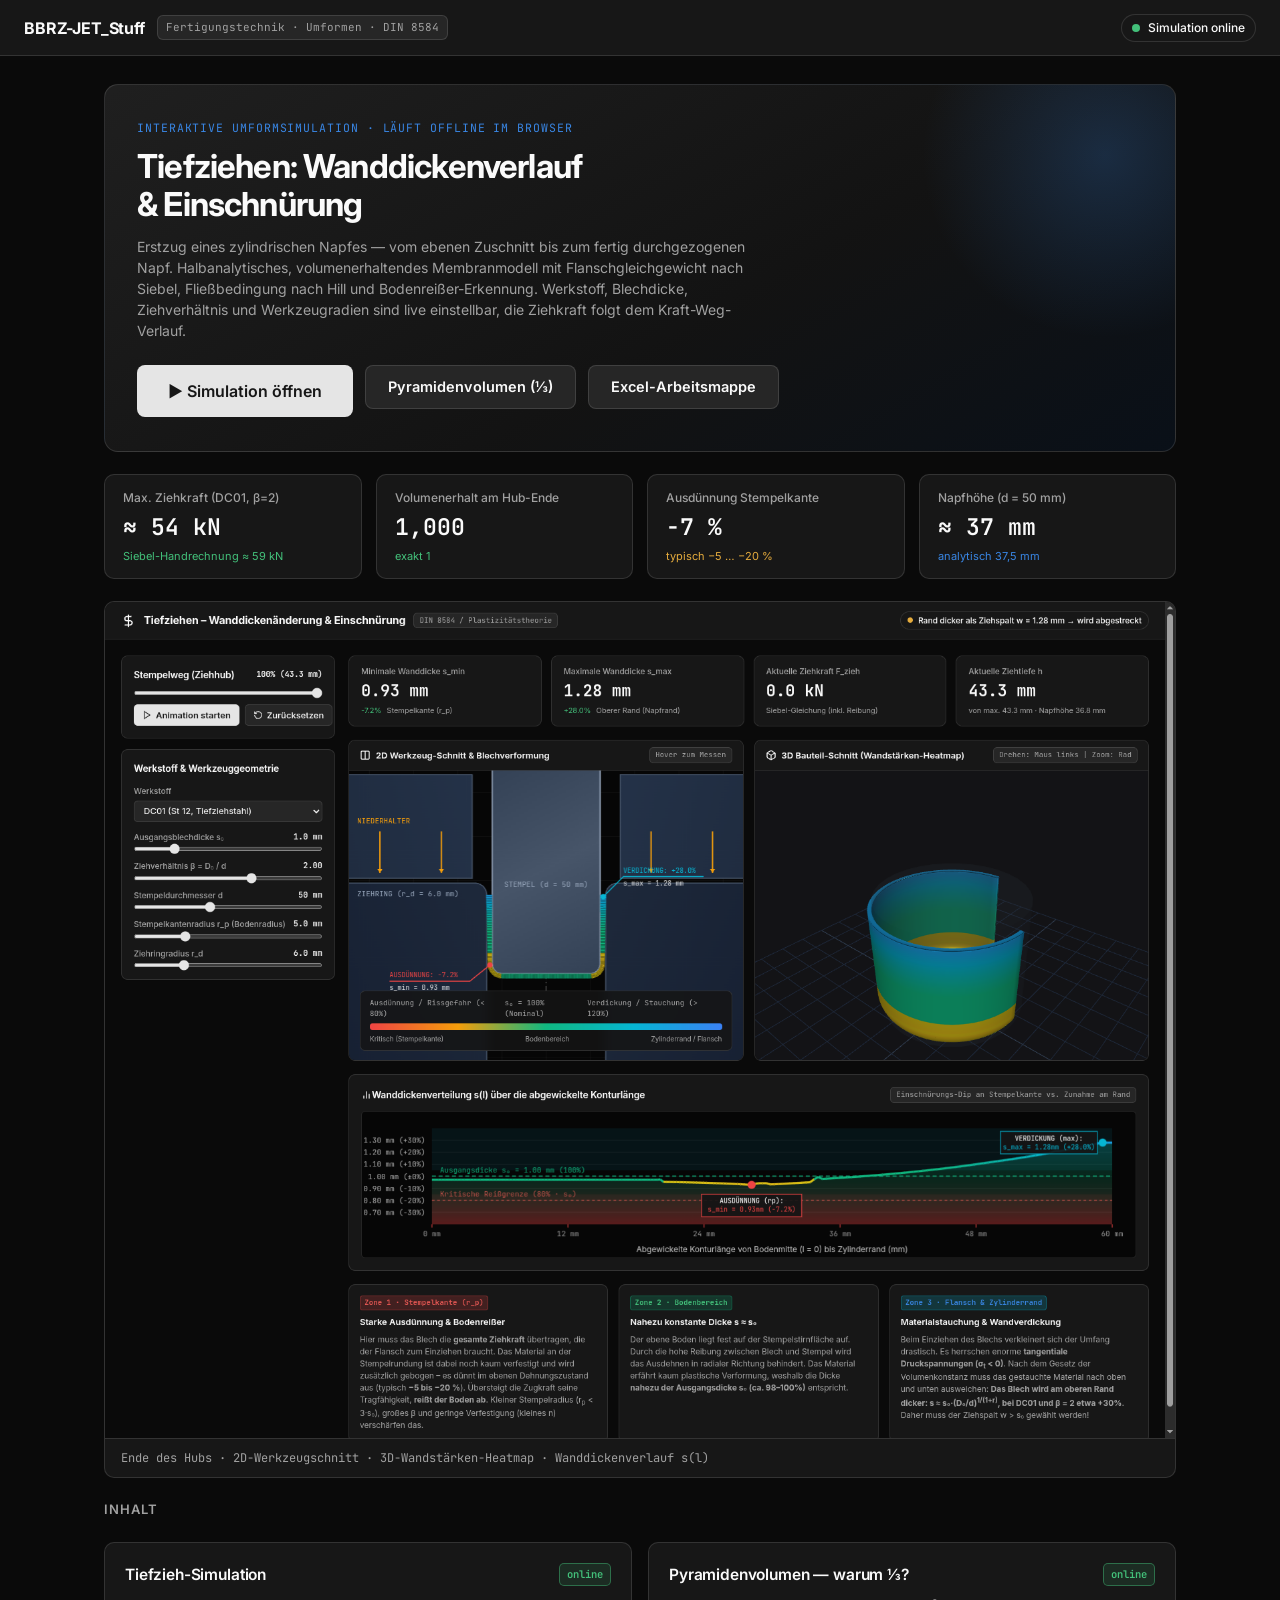
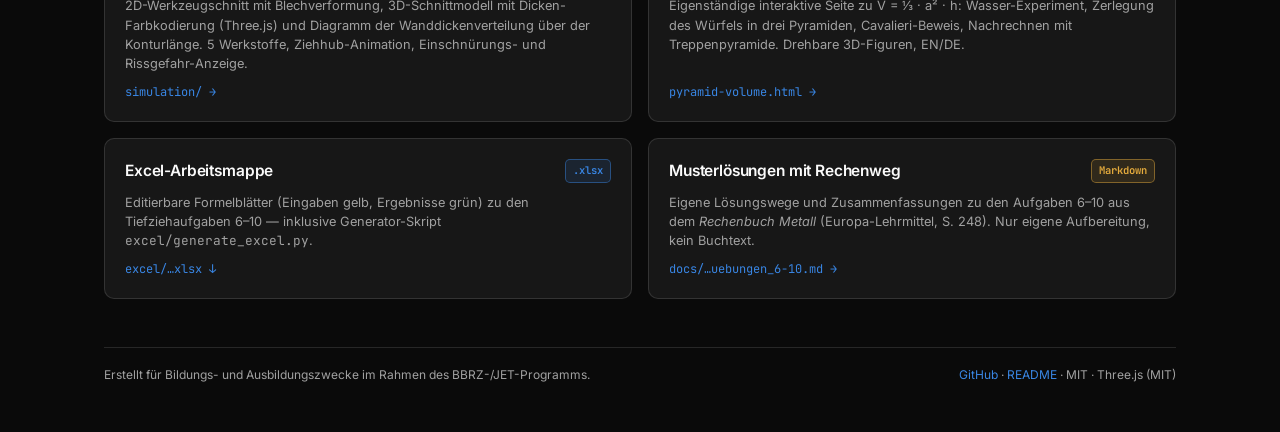
==== index.html @ 6616928a "Landing page (index.html): hero with simulation CTA, key model metrics, links to pyramid explainer, " ====
<!DOCTYPE html>
<html lang="de">
<head>
<meta charset="utf-8">
<meta name="viewport" content="width=device-width, initial-scale=1">
<title>BBRZ-JET_Stuff — Tiefziehen &amp; Umformen</title>
<meta name="description" content="Tiefzieh-Berechnungssuite und interaktive 2D/3D-Umformsimulation (DIN 8584) — Simulation, Excel-Arbeitsmappe, Musterlösungen, Pyramidenvolumen.">
<link rel="preconnect" href="https://fonts.googleapis.com">
<link rel="preconnect" href="https://fonts.gstatic.com" crossorigin>
<link href="https://fonts.googleapis.com/css2?family=Inter:wght@400;500;600;700&family=JetBrains+Mono:wght@400;500;600&display=swap" rel="stylesheet">
<style>
  :root {
    --background: oklch(0.145 0 0);
    --card: oklch(0.205 0 0);
    --card-hi: oklch(0.24 0 0);
    --muted: oklch(0.269 0 0);
    --border: oklch(1 0 0 / 12%);
    --foreground: oklch(0.985 0 0);
    --muted-foreground: oklch(0.708 0 0);
    --primary: oklch(0.922 0 0);
    --primary-foreground: oklch(0.205 0 0);
    --good: oklch(0.72 0.15 155);
    --warn: oklch(0.78 0.14 80);
    --crit: oklch(0.65 0.18 25);
    --info: oklch(0.62 0.16 255);
    --radius: 10px;
    --font-sans: 'Inter', -apple-system, BlinkMacSystemFont, 'Segoe UI', Roboto, sans-serif;
    --font-mono: 'JetBrains Mono', ui-monospace, SFMono-Regular, Menlo, Monaco, Consolas, monospace;
  }
  * { box-sizing: border-box; margin: 0; padding: 0; }
  body {
    background-color: var(--background); color: var(--foreground);
    font-family: var(--font-sans); font-size: 14px; line-height: 1.5;
    min-height: 100vh; overflow-x: hidden; -webkit-font-smoothing: antialiased;
  }
  a { color: inherit; text-decoration: none; }

  header {
    height: 56px; padding: 0 24px; border-bottom: 1px solid var(--border);
    display: flex; align-items: center; justify-content: space-between;
    background-color: var(--card); position: sticky; top: 0; z-index: 50;
  }
  .header-title { display: flex; align-items: center; gap: 12px; }
  header h1 { font-size: 16px; font-weight: 700; letter-spacing: -0.01em; }
  .badge-topic {
    display: inline-flex; align-items: center; gap: 6px; font-size: 11px;
    font-family: var(--font-mono); padding: 3px 8px; border-radius: 6px;
    background-color: var(--muted); border: 1px solid var(--border); color: var(--muted-foreground);
  }
  .status-pill {
    display: inline-flex; align-items: center; gap: 8px; font-size: 12px; font-weight: 500;
    padding: 4px 10px; border-radius: 9999px; border: 1px solid var(--border); background-color: var(--card);
  }
  .status-dot { width: 8px; height: 8px; border-radius: 50%; background-color: var(--good); }

  main { max-width: 1120px; margin: 0 auto; padding: 28px 24px 48px; display: flex; flex-direction: column; gap: 22px; }

  .hero {
    background: linear-gradient(150deg, oklch(0.24 0 0) 0%, oklch(0.185 0 0) 60%, oklch(0.17 0.02 255) 100%);
    border: 1px solid var(--border); border-radius: 14px; padding: 34px 32px; position: relative; overflow: hidden;
  }
  .hero::after {
    content: ""; position: absolute; right: -120px; top: -120px; width: 380px; height: 380px;
    background: radial-gradient(circle, oklch(0.62 0.16 255 / 22%), transparent 68%); pointer-events: none;
  }
  .hero-kicker { font-family: var(--font-mono); font-size: 11.5px; letter-spacing: .08em; text-transform: uppercase; color: var(--info); margin-bottom: 12px; }
  .hero h2 { font-size: 33px; font-weight: 700; letter-spacing: -0.025em; line-height: 1.15; max-width: 22ch; }
  .hero p { color: var(--muted-foreground); margin-top: 12px; max-width: 68ch; }
  .hero-actions { display: flex; flex-wrap: wrap; gap: 12px; margin-top: 24px; position: relative; z-index: 1; }
  .btn {
    display: inline-flex; align-items: center; justify-content: center; gap: 8px;
    height: 44px; padding: 0 22px; border-radius: 8px; font-size: 14.5px; font-weight: 600;
    border: 1px solid var(--border); background-color: var(--muted); color: var(--foreground);
    cursor: pointer; transition: all .15s ease;
  }
  .btn:hover { background-color: oklch(0.32 0 0); border-color: oklch(1 0 0 / 20%); }
  .btn.primary { background-color: var(--primary); color: var(--primary-foreground); border-color: transparent; font-size: 16px; height: 52px; padding: 0 30px; }
  .btn.primary:hover { background-color: oklch(0.99 0 0); transform: translateY(-1px); }
  .btn.ghost:hover { border-color: oklch(1 0 0 / 28%); }

  .facts { display: grid; grid-template-columns: repeat(4, 1fr); gap: 14px; }
  .metric-card { background-color: var(--card); border: 1px solid var(--border); border-radius: var(--radius); padding: 14px 18px; display: flex; flex-direction: column; gap: 3px; }
  .metric-label { font-size: 12px; font-weight: 500; color: var(--muted-foreground); }
  .metric-value { font-size: 23px; font-weight: 600; font-family: var(--font-mono); font-variant-numeric: tabular-nums; }
  .metric-sub { font-size: 11px; color: var(--muted-foreground); }
  .metric-sub.good { color: var(--good); }
  .metric-sub.info { color: var(--info); }
  .metric-sub.warn { color: var(--warn); }

  .preview { border: 1px solid var(--border); border-radius: var(--radius); overflow: hidden; background-color: var(--card); }
  .preview img { display: block; width: 100%; height: auto; }
  .preview-cap { padding: 10px 16px; font-size: 12px; color: var(--muted-foreground); border-top: 1px solid var(--border); font-family: var(--font-mono); }

  h3.section { font-size: 13px; font-weight: 600; text-transform: uppercase; letter-spacing: .07em; color: var(--muted-foreground); }
  .grid { display: grid; grid-template-columns: repeat(2, 1fr); gap: 16px; }
  .card {
    background-color: var(--card); border: 1px solid var(--border); border-radius: var(--radius);
    padding: 20px; display: flex; flex-direction: column; gap: 10px; transition: border-color .15s ease, transform .15s ease;
  }
  .card:hover { border-color: oklch(1 0 0 / 22%); transform: translateY(-2px); }
  .card-top { display: flex; align-items: center; justify-content: space-between; gap: 10px; }
  .card-title { font-size: 15.5px; font-weight: 600; letter-spacing: -0.01em; }
  .card-text { font-size: 12.8px; color: var(--muted-foreground); flex: 1; }
  .card-link { font-family: var(--font-mono); font-size: 12px; color: var(--info); }
  .tag { font-family: var(--font-mono); font-size: 10.5px; font-weight: 600; padding: 3px 7px; border-radius: 5px; border: 1px solid var(--border); background-color: var(--muted); color: var(--muted-foreground); white-space: nowrap; }
  .tag.live { color: var(--good); border-color: oklch(0.72 0.15 155 / 45%); background-color: oklch(0.72 0.15 155 / 12%); }
  .tag.file { color: var(--info); border-color: oklch(0.62 0.16 255 / 45%); background-color: oklch(0.62 0.16 255 / 12%); }
  .tag.read { color: var(--warn); border-color: oklch(0.78 0.14 80 / 45%); background-color: oklch(0.78 0.14 80 / 12%); }

  footer { border-top: 1px solid var(--border); margin-top: 26px; padding-top: 18px; display: flex; flex-wrap: wrap; gap: 10px; justify-content: space-between; font-size: 12px; color: var(--muted-foreground); }
  footer a { color: var(--info); }

  @media (max-width: 880px) {
    .facts { grid-template-columns: repeat(2, 1fr); }
    .grid { grid-template-columns: 1fr; }
    .hero { padding: 26px 20px; }
    .hero h2 { font-size: 26px; }
  }
  @media (max-width: 640px) {
    header { height: auto; padding: 10px 14px; flex-wrap: wrap; gap: 8px; }
    .badge-topic { display: none; }
    main { padding: 16px 12px 32px; gap: 16px; }
    .btn.primary { width: 100%; font-size: 15px; }
    .facts { grid-template-columns: 1fr 1fr; }
  }
</style>
</head>
<body>

<header>
  <div class="header-title">
    <h1>BBRZ-JET_Stuff</h1>
    <span class="badge-topic">Fertigungstechnik · Umformen · DIN 8584</span>
  </div>
  <span class="status-pill"><span class="status-dot"></span> Simulation online</span>
</header>

<main>

  <section class="hero">
    <div class="hero-kicker">Interaktive Umformsimulation · läuft offline im Browser</div>
    <h2>Tiefziehen: Wanddickenverlauf &amp; Einschnürung</h2>
    <p>
      Erstzug eines zylindrischen Napfes — vom ebenen Zuschnitt bis zum fertig durchgezogenen Napf.
      Halbanalytisches, volumenerhaltendes Membranmodell mit Flanschgleichgewicht nach Siebel,
      Fließbedingung nach Hill und Bodenreißer-Erkennung. Werkstoff, Blechdicke, Ziehverhältnis und
      Werkzeugradien sind live einstellbar, die Ziehkraft folgt dem Kraft-Weg-Verlauf.
    </p>
    <div class="hero-actions">
      <a class="btn primary" href="simulation/">▶ Simulation öffnen</a>
      <a class="btn ghost" href="pyramid-volume.html">Pyramidenvolumen (⅓)</a>
      <a class="btn ghost" href="excel/Tiefziehen_Berechnungen_Uebungen_6-10.xlsx" download>Excel-Arbeitsmappe</a>
    </div>
  </section>

  <section class="facts">
    <div class="metric-card">
      <span class="metric-label">Max. Ziehkraft (DC01, β=2)</span>
      <span class="metric-value">≈ 54 kN</span>
      <span class="metric-sub good">Siebel-Handrechnung ≈ 59 kN</span>
    </div>
    <div class="metric-card">
      <span class="metric-label">Volumenerhalt am Hub-Ende</span>
      <span class="metric-value">1,000</span>
      <span class="metric-sub good">exakt 1</span>
    </div>
    <div class="metric-card">
      <span class="metric-label">Ausdünnung Stempelkante</span>
      <span class="metric-value">−7 %</span>
      <span class="metric-sub warn">typisch −5 … −20 %</span>
    </div>
    <div class="metric-card">
      <span class="metric-label">Napfhöhe (d = 50 mm)</span>
      <span class="metric-value">≈ 37 mm</span>
      <span class="metric-sub info">analytisch 37,5 mm</span>
    </div>
  </section>

  <section class="preview">
    <img src="simulation/preview.png" alt="Tiefzieh-Simulation am Ende des Hubs: 2D-Werkzeugschnitt, 3D-Wandstärken-Heatmap und Wanddickenverlauf">
    <div class="preview-cap">Ende des Hubs · 2D-Werkzeugschnitt · 3D-Wandstärken-Heatmap · Wanddickenverlauf s(l)</div>
  </section>

  <h3 class="section">Inhalt</h3>
  <section class="grid">

    <a class="card" href="simulation/">
      <div class="card-top"><span class="card-title">Tiefzieh-Simulation</span><span class="tag live">online</span></div>
      <span class="card-text">
        2D-Werkzeugschnitt mit Blechverformung, 3D-Schnittmodell mit Dicken-Farbkodierung (Three.js) und
        Diagramm der Wanddickenverteilung über der Konturlänge. 5 Werkstoffe, Ziehhub-Animation,
        Einschnürungs- und Rissgefahr-Anzeige.
      </span>
      <span class="card-link">simulation/ →</span>
    </a>

    <a class="card" href="pyramid-volume.html">
      <div class="card-top"><span class="card-title">Pyramidenvolumen — warum ⅓?</span><span class="tag live">online</span></div>
      <span class="card-text">
        Eigenständige interaktive Seite zu V = ⅓ · a² · h: Wasser-Experiment, Zerlegung des Würfels in drei
        Pyramiden, Cavalieri-Beweis, Nachrechnen mit Treppenpyramide. Drehbare 3D-Figuren, EN/DE.
      </span>
      <span class="card-link">pyramid-volume.html →</span>
    </a>

    <a class="card" href="excel/Tiefziehen_Berechnungen_Uebungen_6-10.xlsx" download>
      <div class="card-top"><span class="card-title">Excel-Arbeitsmappe</span><span class="tag file">.xlsx</span></div>
      <span class="card-text">
        Editierbare Formelblätter (Eingaben gelb, Ergebnisse grün) zu den Tiefziehaufgaben 6–10 —
        inklusive Generator-Skript <span style="font-family:var(--font-mono)">excel/generate_excel.py</span>.
      </span>
      <span class="card-link">excel/…xlsx ↓</span>
    </a>

    <a class="card" href="docs/rechenbuch_metall_uebungen_6-10.md">
      <div class="card-top"><span class="card-title">Musterlösungen mit Rechenweg</span><span class="tag read">Markdown</span></div>
      <span class="card-text">
        Eigene Lösungswege und Zusammenfassungen zu den Aufgaben 6–10 aus dem <em>Rechenbuch Metall</em>
        (Europa-Lehrmittel, S. 248). Nur eigene Aufbereitung, kein Buchtext.
      </span>
      <span class="card-link">docs/…uebungen_6-10.md →</span>
    </a>

  </section>

  <footer>
    <span>Erstellt für Bildungs- und Ausbildungszwecke im Rahmen des BBRZ-/JET-Programms.</span>
    <span>
      <a href="https://github.com/Gleinkaa/BBRZ-JET_Stuff">GitHub</a> ·
      <a href="https://github.com/Gleinkaa/BBRZ-JET_Stuff#readme">README</a> ·
      MIT · Three.js (MIT)
    </span>
  </footer>

</main>

</body>
</html>
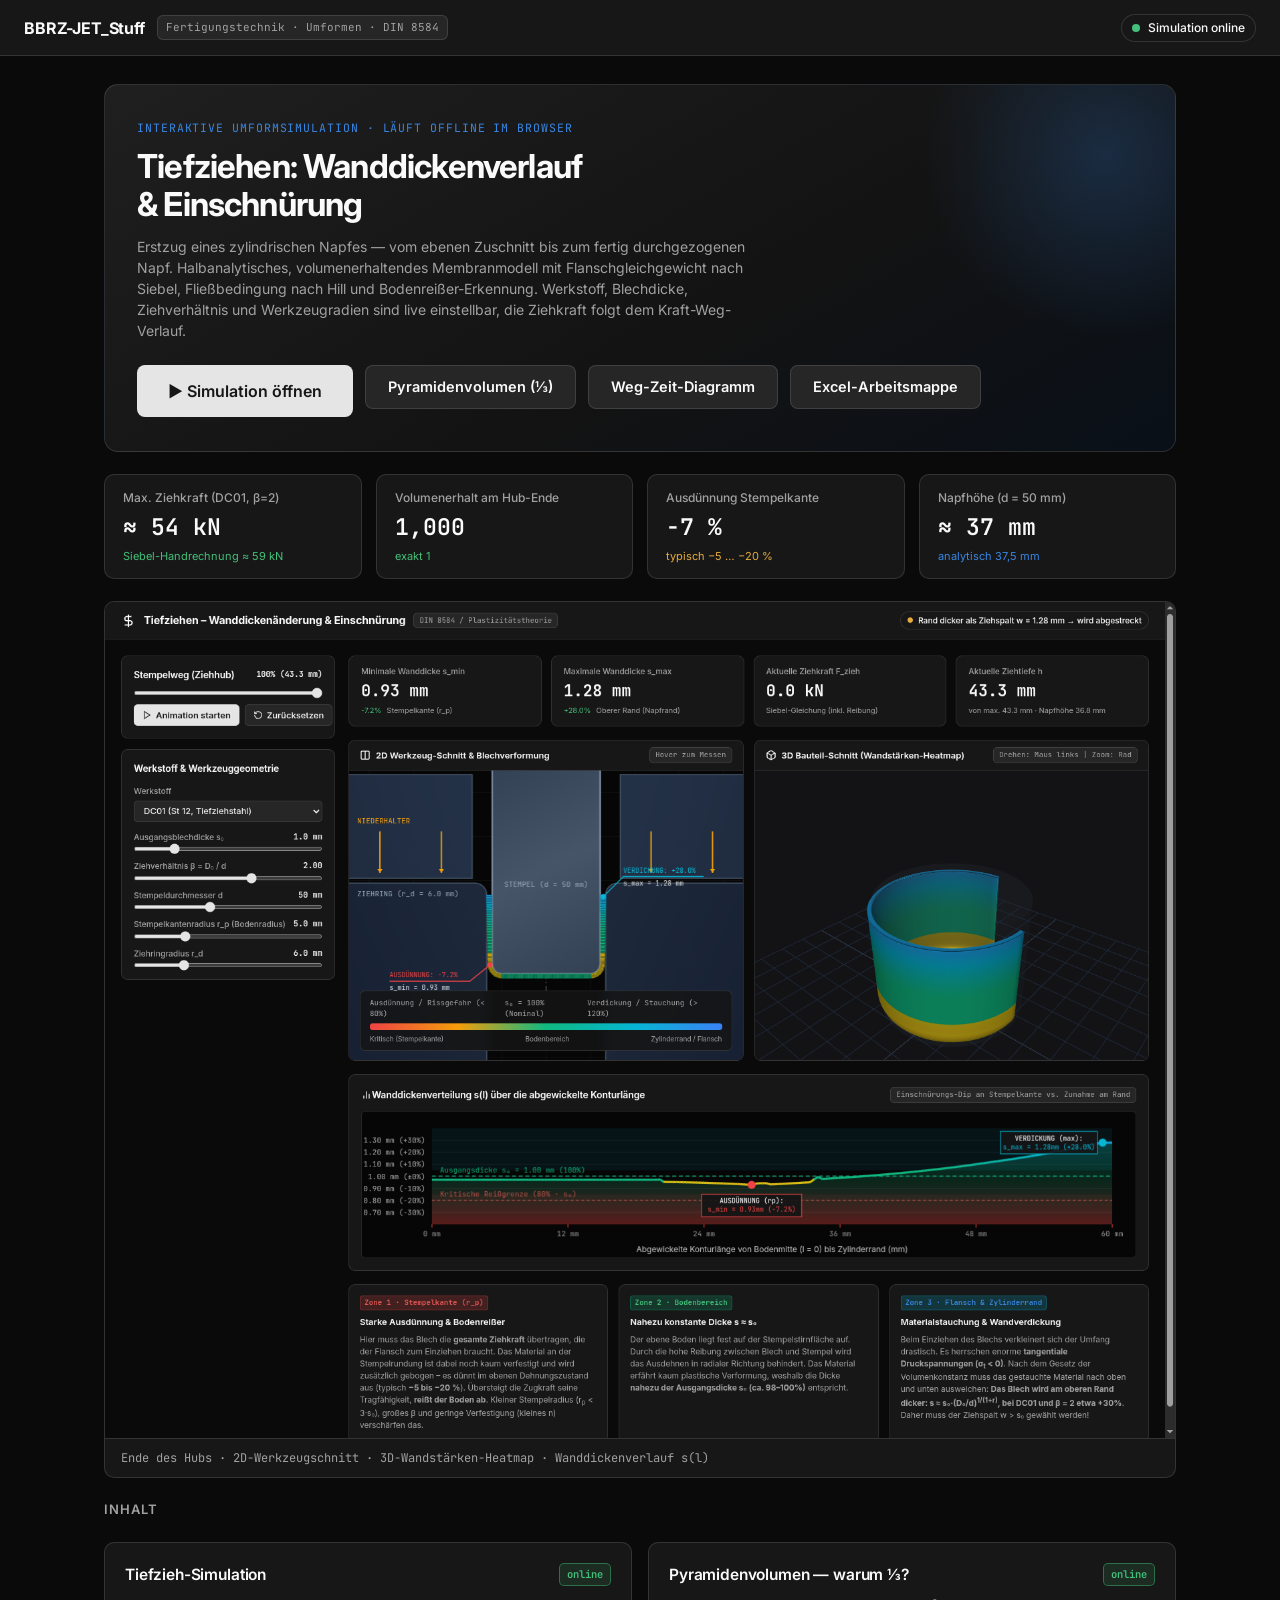
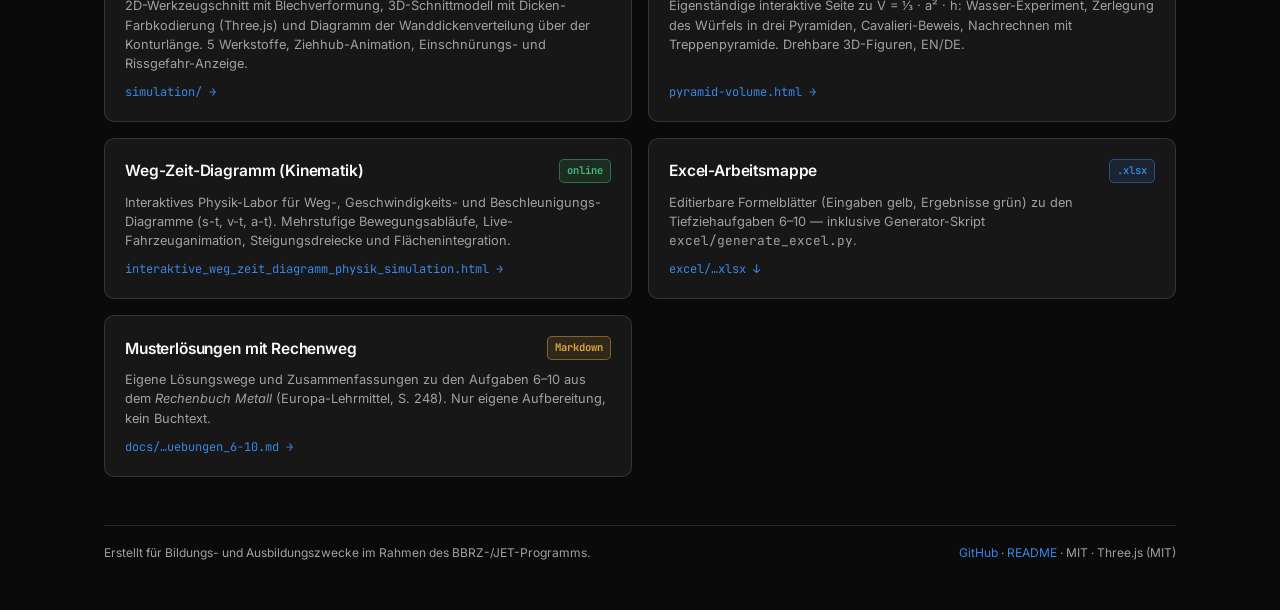
==== commit c8e9f803: "feat: add interactive Weg-Zeit-Diagramm (kinematics) simulation - Add interaktive_weg_zeit_diagramm_" ====
--- a/index.html
+++ b/index.html
@@ -149,6 +149,7 @@
     <div class="hero-actions">
       <a class="btn primary" href="simulation/">▶ Simulation öffnen</a>
       <a class="btn ghost" href="pyramid-volume.html">Pyramidenvolumen (⅓)</a>
+      <a class="btn ghost" href="interaktive_weg_zeit_diagramm_physik_simulation.html">Weg-Zeit-Diagramm</a>
       <a class="btn ghost" href="excel/Tiefziehen_Berechnungen_Uebungen_6-10.xlsx" download>Excel-Arbeitsmappe</a>
     </div>
   </section>
@@ -201,6 +202,15 @@
         Pyramiden, Cavalieri-Beweis, Nachrechnen mit Treppenpyramide. Drehbare 3D-Figuren, EN/DE.
       </span>
       <span class="card-link">pyramid-volume.html →</span>
+    </a>
+
+    <a class="card" href="interaktive_weg_zeit_diagramm_physik_simulation.html">
+      <div class="card-top"><span class="card-title">Weg-Zeit-Diagramm (Kinematik)</span><span class="tag live">online</span></div>
+      <span class="card-text">
+        Interaktives Physik-Labor für Weg-, Geschwindigkeits- und Beschleunigungs-Diagramme (s-t, v-t, a-t).
+        Mehrstufige Bewegungsabläufe, Live-Fahrzeuganimation, Steigungsdreiecke und Flächenintegration.
+      </span>
+      <span class="card-link">interaktive_weg_zeit_diagramm_physik_simulation.html →</span>
     </a>
 
     <a class="card" href="excel/Tiefziehen_Berechnungen_Uebungen_6-10.xlsx" download>
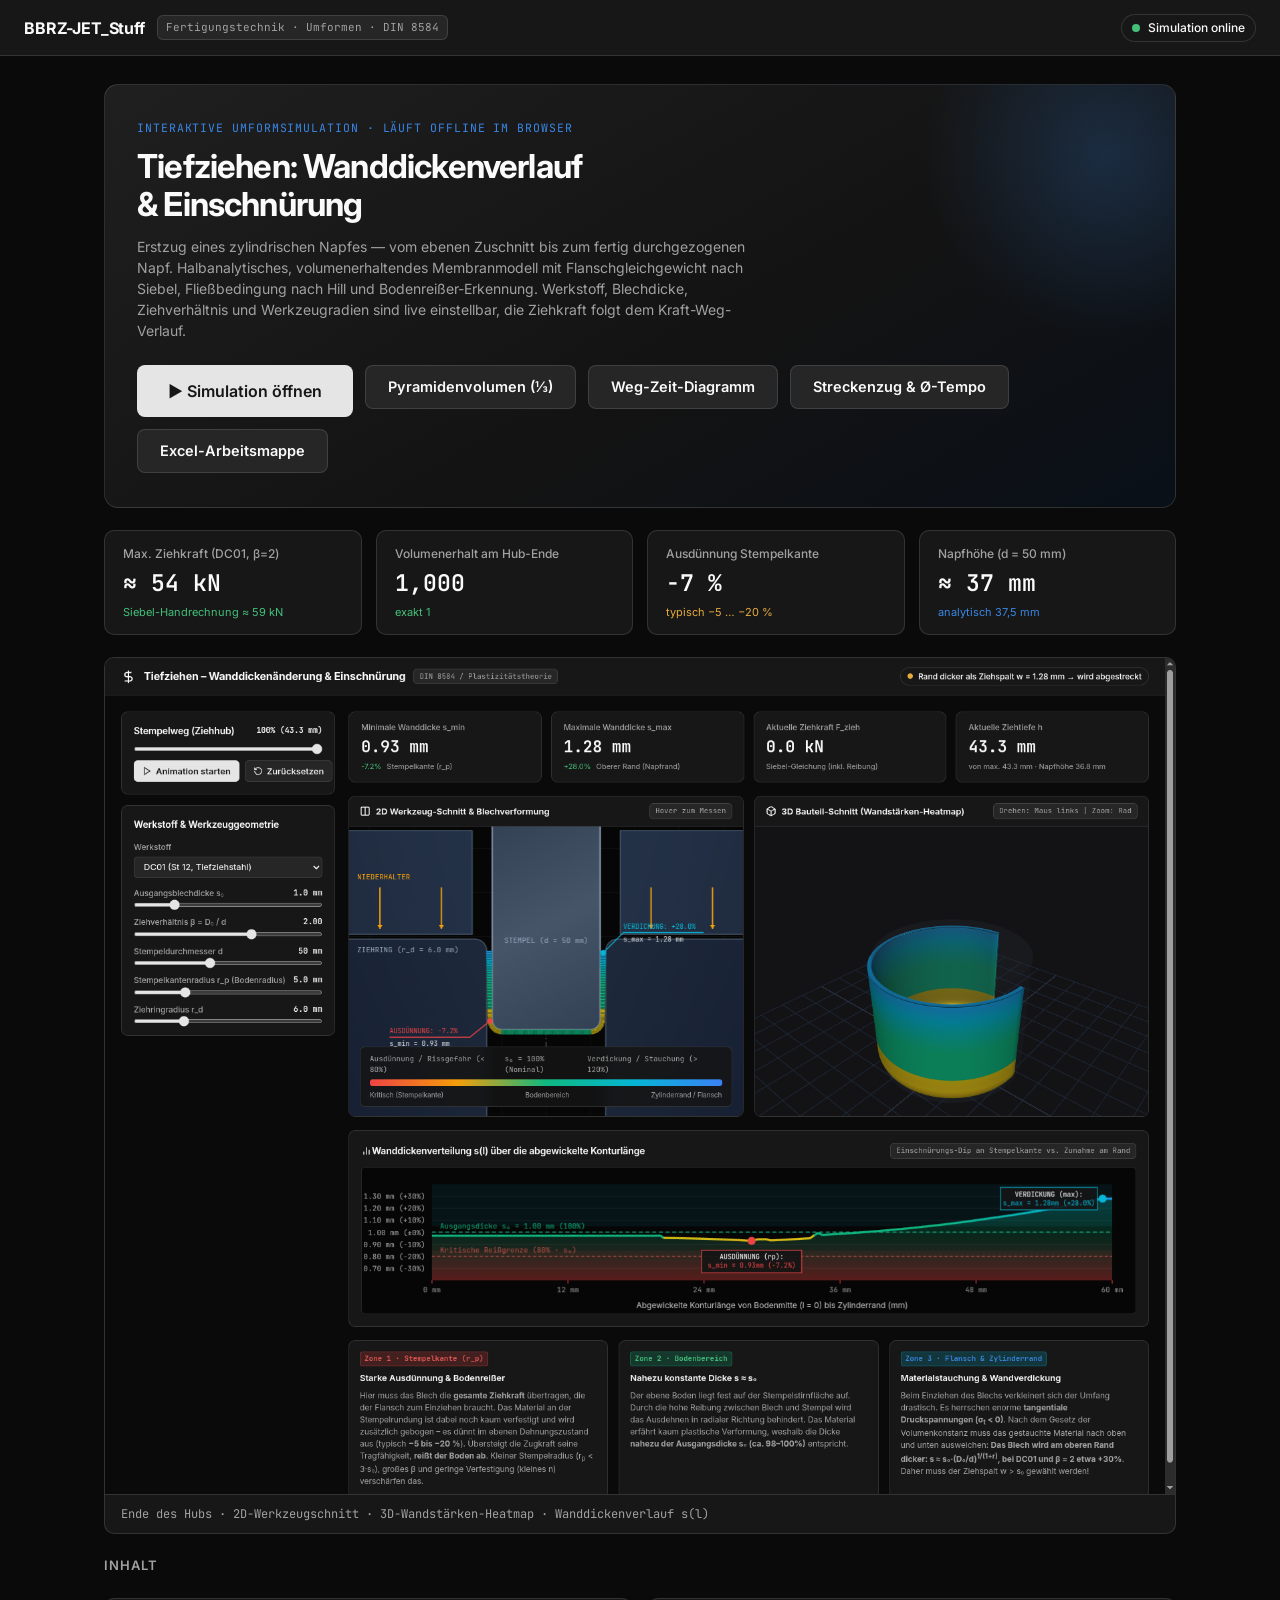
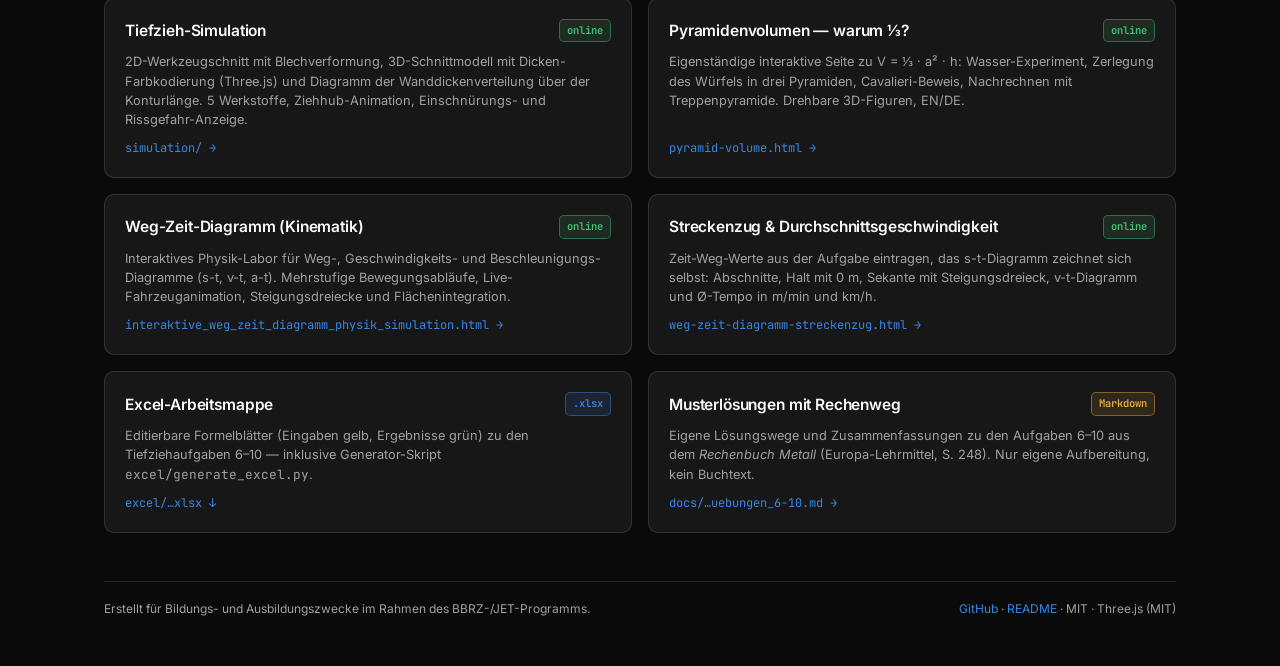
==== commit 5534239d: "feat: Streckenzug-Tool fuer Zeit-Weg-Aufgaben (s-t, Sekante, Ø-Geschwindigkeit)" ====
--- a/index.html
+++ b/index.html
@@ -150,6 +150,7 @@
       <a class="btn primary" href="simulation/">▶ Simulation öffnen</a>
       <a class="btn ghost" href="pyramid-volume.html">Pyramidenvolumen (⅓)</a>
       <a class="btn ghost" href="interaktive_weg_zeit_diagramm_physik_simulation.html">Weg-Zeit-Diagramm</a>
+      <a class="btn ghost" href="weg-zeit-diagramm-streckenzug.html">Streckenzug &amp; Ø-Tempo</a>
       <a class="btn ghost" href="excel/Tiefziehen_Berechnungen_Uebungen_6-10.xlsx" download>Excel-Arbeitsmappe</a>
     </div>
   </section>
@@ -211,6 +212,15 @@
         Mehrstufige Bewegungsabläufe, Live-Fahrzeuganimation, Steigungsdreiecke und Flächenintegration.
       </span>
       <span class="card-link">interaktive_weg_zeit_diagramm_physik_simulation.html →</span>
+    </a>
+
+    <a class="card" href="weg-zeit-diagramm-streckenzug.html">
+      <div class="card-top"><span class="card-title">Streckenzug &amp; Durchschnittsgeschwindigkeit</span><span class="tag live">online</span></div>
+      <span class="card-text">
+        Zeit-Weg-Werte aus der Aufgabe eintragen, das s-t-Diagramm zeichnet sich selbst: Abschnitte,
+        Halt mit 0 m, Sekante mit Steigungsdreieck, v-t-Diagramm und Ø-Tempo in m/min und km/h.
+      </span>
+      <span class="card-link">weg-zeit-diagramm-streckenzug.html →</span>
     </a>
 
     <a class="card" href="excel/Tiefziehen_Berechnungen_Uebungen_6-10.xlsx" download>
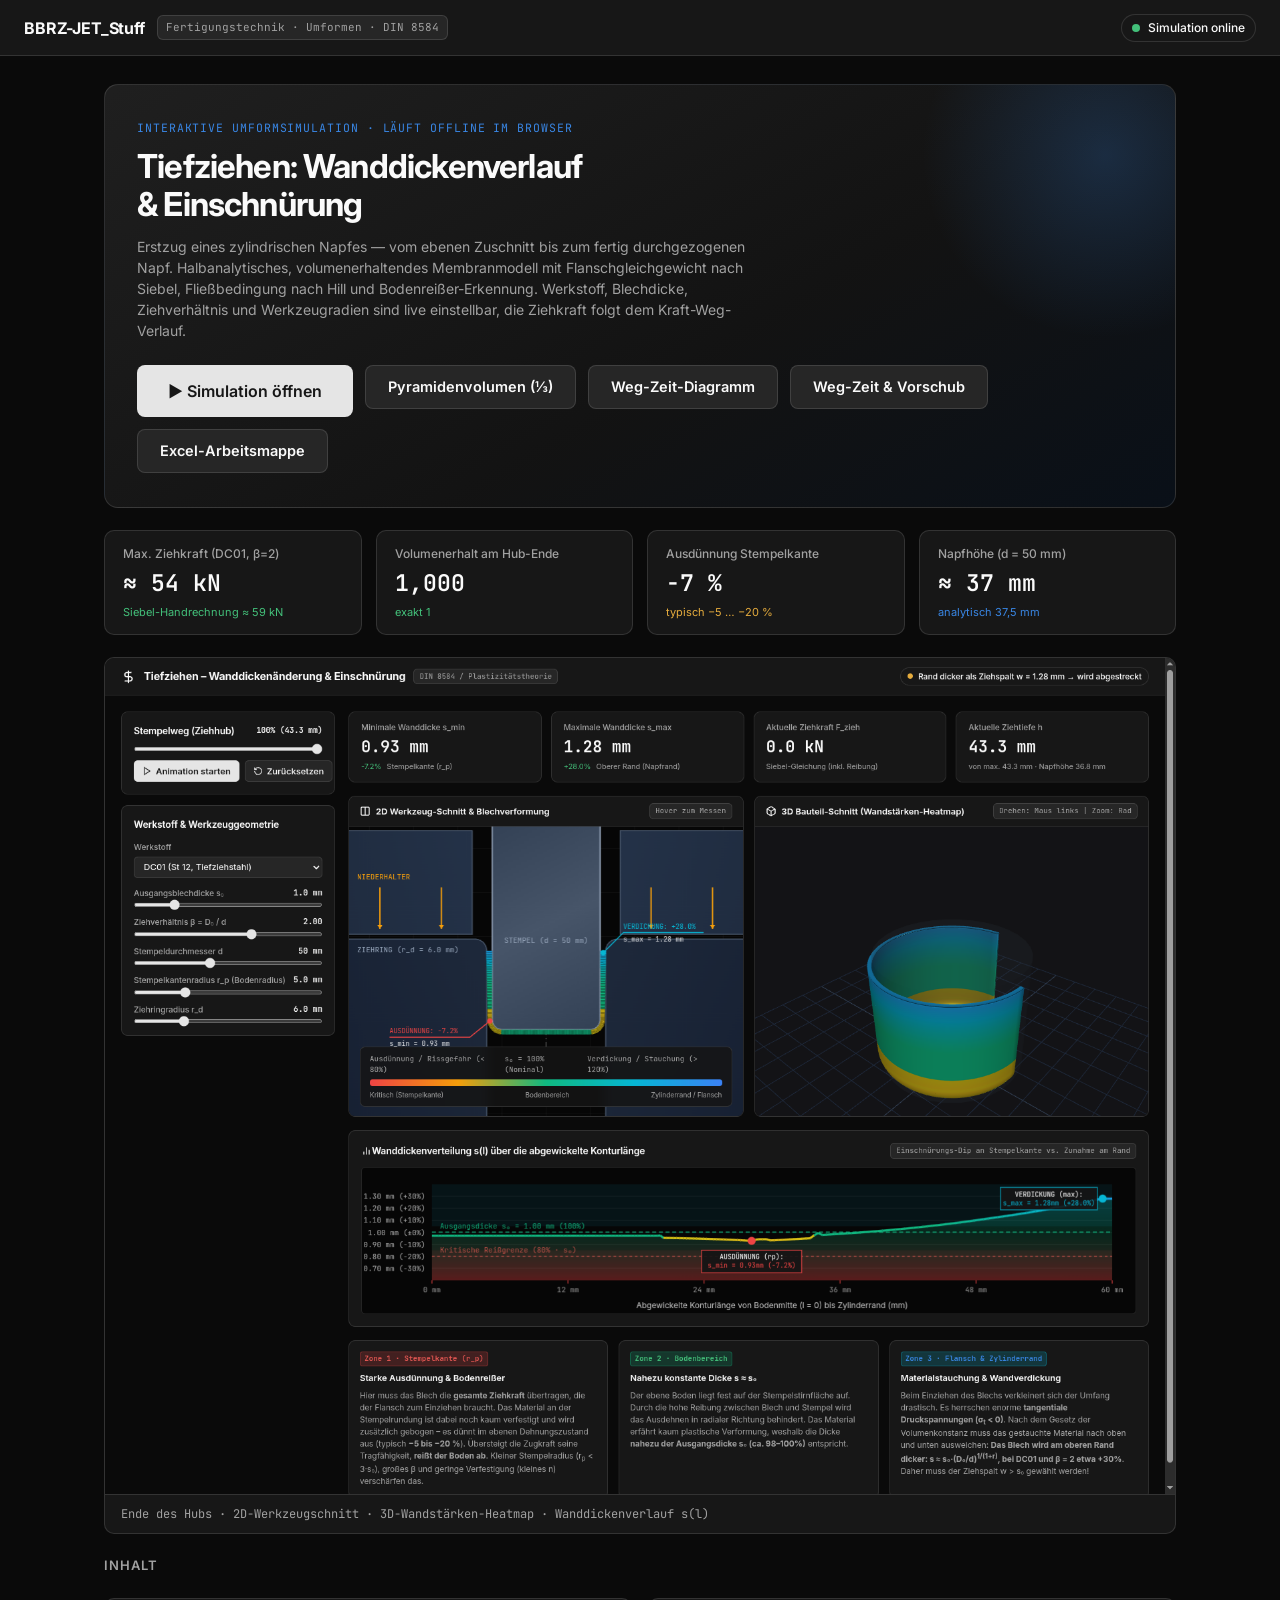
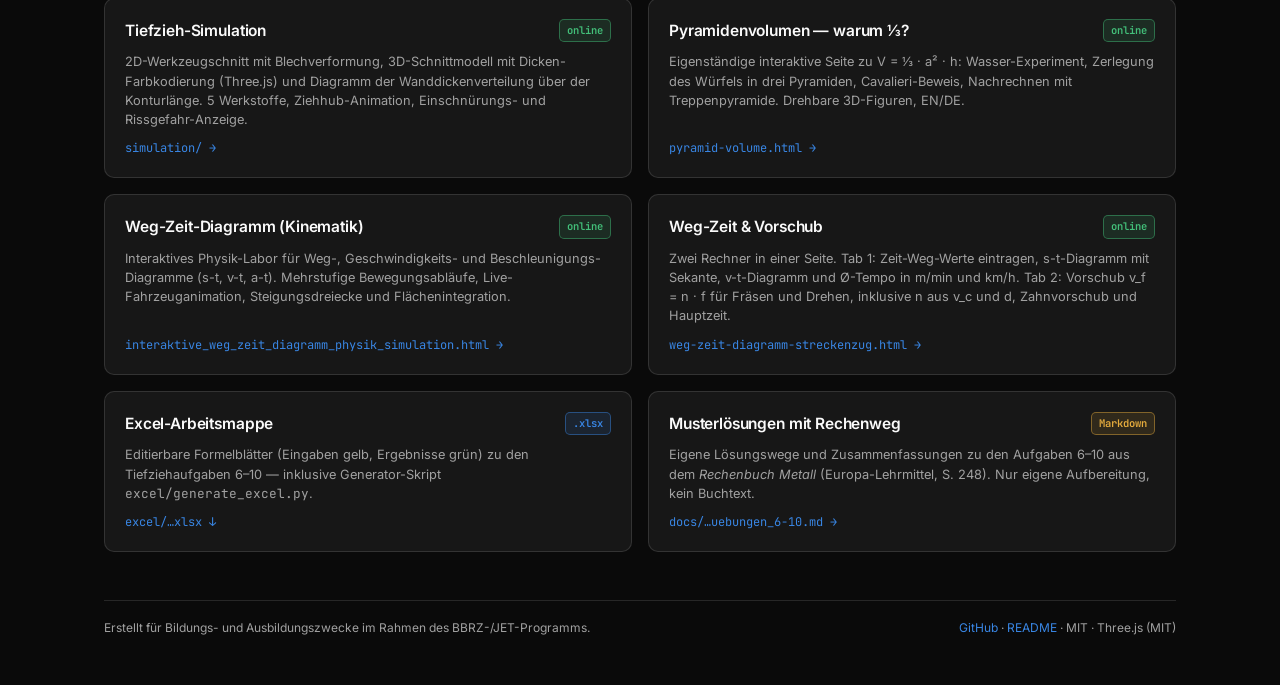
==== commit b922697e: "feat: zweiter Tab Vorschub (vf = n*f) mit Fräsen/Drehen, Hauptzeit und vf-n-Diagramm" ====
--- a/index.html
+++ b/index.html
@@ -150,7 +150,7 @@
       <a class="btn primary" href="simulation/">▶ Simulation öffnen</a>
       <a class="btn ghost" href="pyramid-volume.html">Pyramidenvolumen (⅓)</a>
       <a class="btn ghost" href="interaktive_weg_zeit_diagramm_physik_simulation.html">Weg-Zeit-Diagramm</a>
-      <a class="btn ghost" href="weg-zeit-diagramm-streckenzug.html">Streckenzug &amp; Ø-Tempo</a>
+      <a class="btn ghost" href="weg-zeit-diagramm-streckenzug.html">Weg-Zeit &amp; Vorschub</a>
       <a class="btn ghost" href="excel/Tiefziehen_Berechnungen_Uebungen_6-10.xlsx" download>Excel-Arbeitsmappe</a>
     </div>
   </section>
@@ -215,10 +215,11 @@
     </a>
 
     <a class="card" href="weg-zeit-diagramm-streckenzug.html">
-      <div class="card-top"><span class="card-title">Streckenzug &amp; Durchschnittsgeschwindigkeit</span><span class="tag live">online</span></div>
-      <span class="card-text">
-        Zeit-Weg-Werte aus der Aufgabe eintragen, das s-t-Diagramm zeichnet sich selbst: Abschnitte,
-        Halt mit 0 m, Sekante mit Steigungsdreieck, v-t-Diagramm und Ø-Tempo in m/min und km/h.
+      <div class="card-top"><span class="card-title">Weg-Zeit &amp; Vorschub</span><span class="tag live">online</span></div>
+      <span class="card-text">
+        Zwei Rechner in einer Seite. Tab 1: Zeit-Weg-Werte eintragen, s-t-Diagramm mit Sekante,
+        v-t-Diagramm und Ø-Tempo in m/min und km/h. Tab 2: Vorschub v_f = n · f für Fräsen und Drehen,
+        inklusive n aus v_c und d, Zahnvorschub und Hauptzeit.
       </span>
       <span class="card-link">weg-zeit-diagramm-streckenzug.html →</span>
     </a>
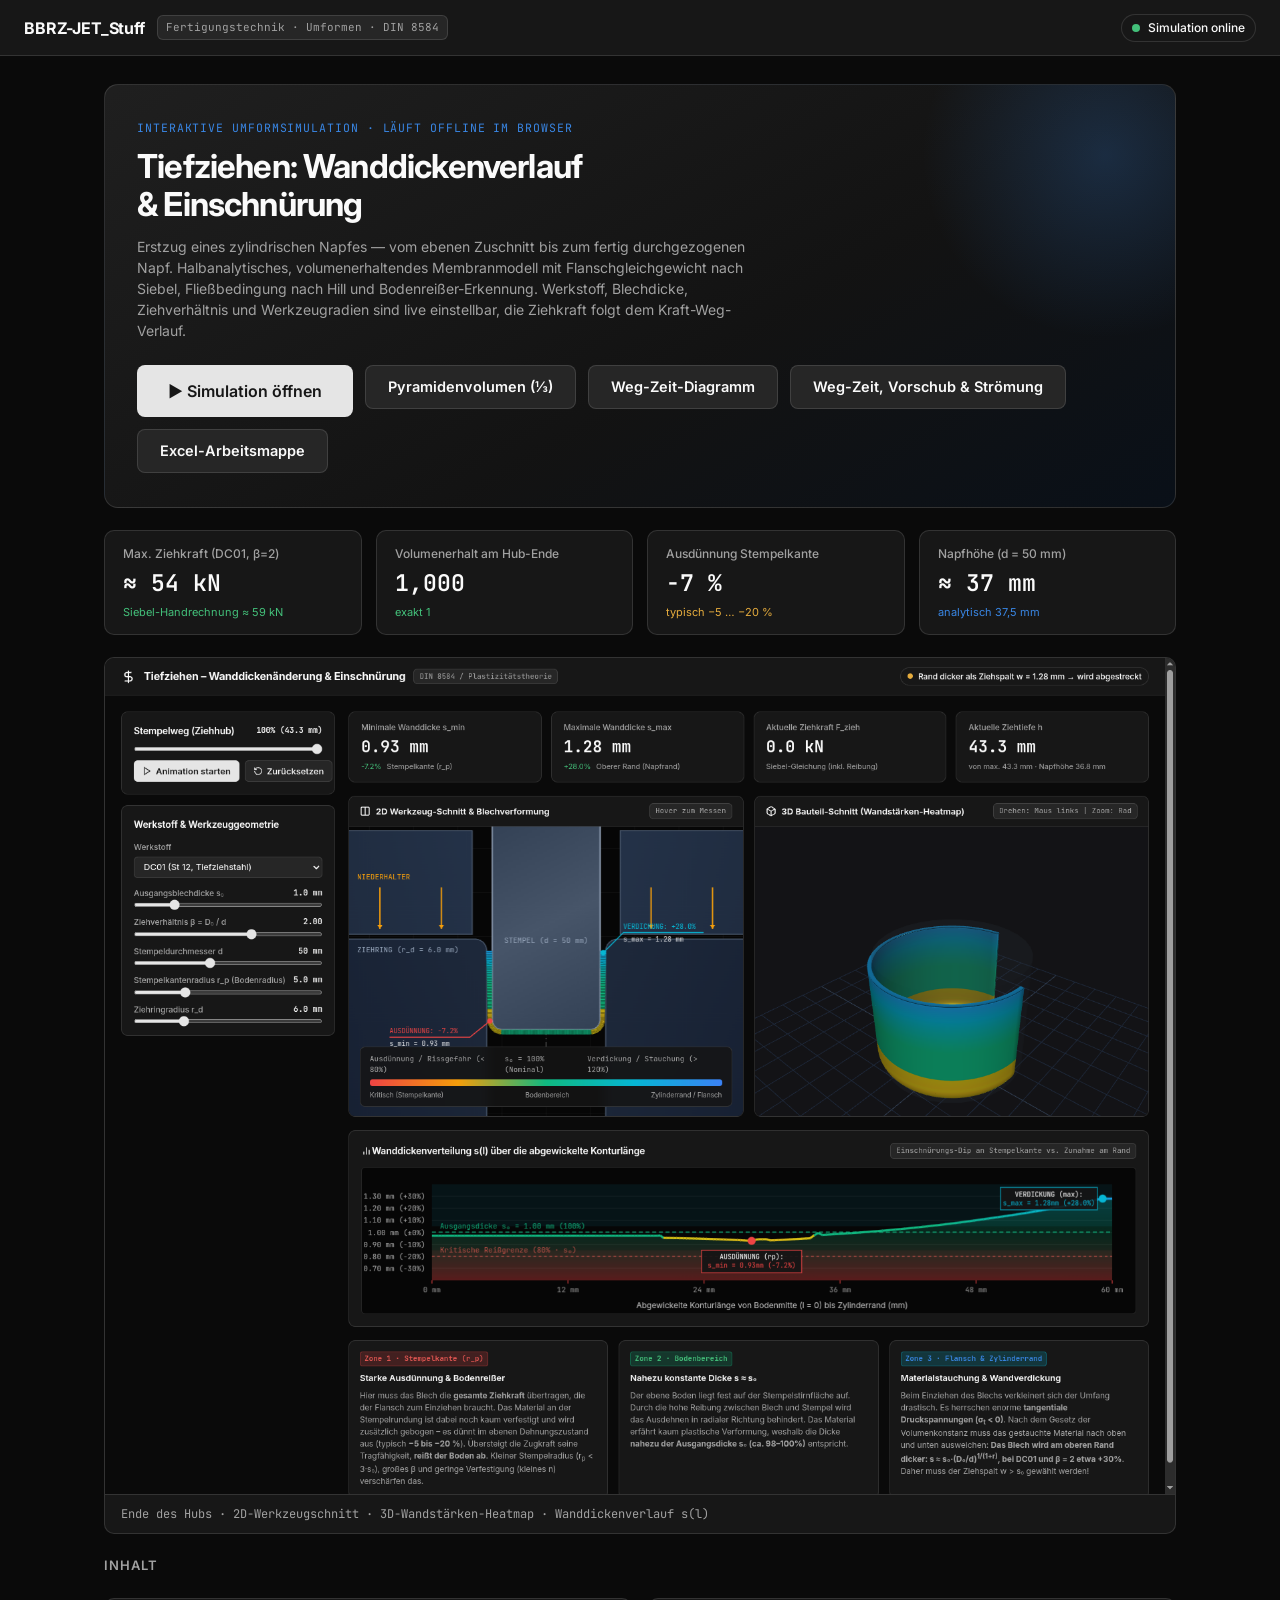
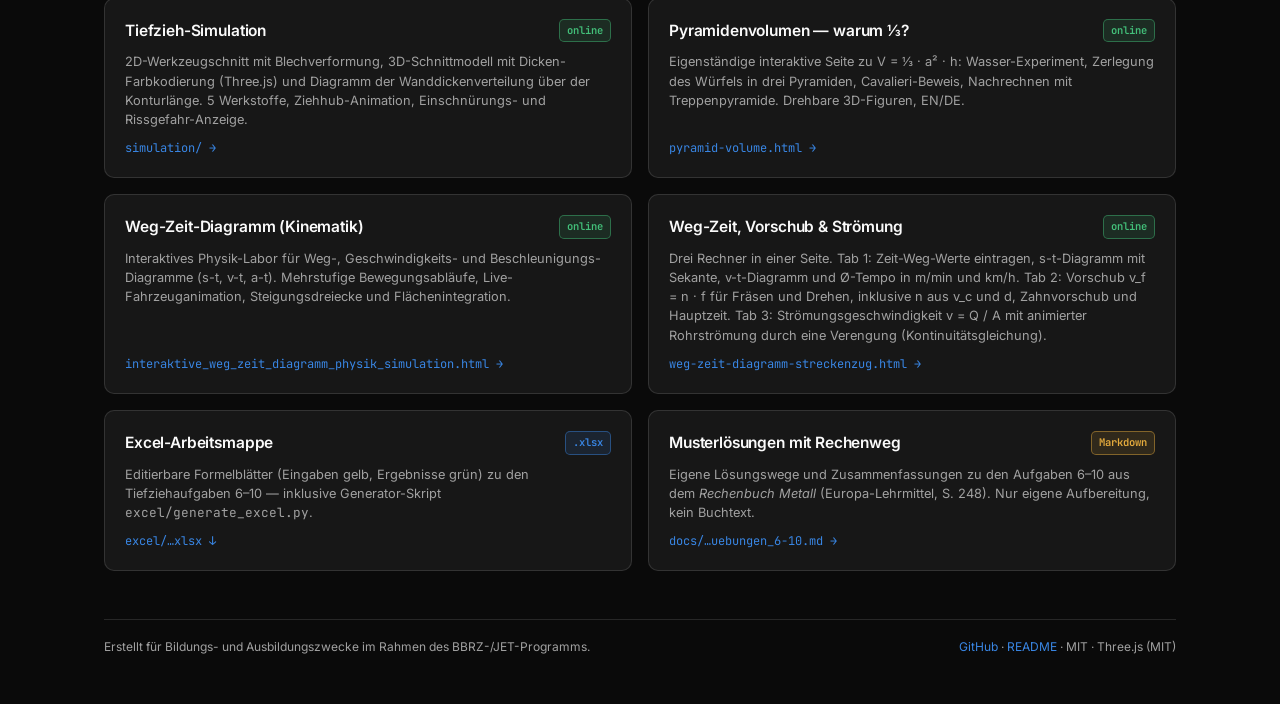
==== commit b3401a81: "feat: dritter Tab Strömung (v = Q/A, Kontinuitätsgleichung) mit animierter Rohrströmung und Volumenp" ====
--- a/index.html
+++ b/index.html
@@ -150,7 +150,7 @@
       <a class="btn primary" href="simulation/">▶ Simulation öffnen</a>
       <a class="btn ghost" href="pyramid-volume.html">Pyramidenvolumen (⅓)</a>
       <a class="btn ghost" href="interaktive_weg_zeit_diagramm_physik_simulation.html">Weg-Zeit-Diagramm</a>
-      <a class="btn ghost" href="weg-zeit-diagramm-streckenzug.html">Weg-Zeit &amp; Vorschub</a>
+      <a class="btn ghost" href="weg-zeit-diagramm-streckenzug.html">Weg-Zeit, Vorschub &amp; Strömung</a>
       <a class="btn ghost" href="excel/Tiefziehen_Berechnungen_Uebungen_6-10.xlsx" download>Excel-Arbeitsmappe</a>
     </div>
   </section>
@@ -215,11 +215,12 @@
     </a>
 
     <a class="card" href="weg-zeit-diagramm-streckenzug.html">
-      <div class="card-top"><span class="card-title">Weg-Zeit &amp; Vorschub</span><span class="tag live">online</span></div>
-      <span class="card-text">
-        Zwei Rechner in einer Seite. Tab 1: Zeit-Weg-Werte eintragen, s-t-Diagramm mit Sekante,
+      <div class="card-top"><span class="card-title">Weg-Zeit, Vorschub &amp; Strömung</span><span class="tag live">online</span></div>
+      <span class="card-text">
+        Drei Rechner in einer Seite. Tab 1: Zeit-Weg-Werte eintragen, s-t-Diagramm mit Sekante,
         v-t-Diagramm und Ø-Tempo in m/min und km/h. Tab 2: Vorschub v_f = n · f für Fräsen und Drehen,
-        inklusive n aus v_c und d, Zahnvorschub und Hauptzeit.
+        inklusive n aus v_c und d, Zahnvorschub und Hauptzeit. Tab 3: Strömungsgeschwindigkeit v = Q / A
+        mit animierter Rohrströmung durch eine Verengung (Kontinuitätsgleichung).
       </span>
       <span class="card-link">weg-zeit-diagramm-streckenzug.html →</span>
     </a>
